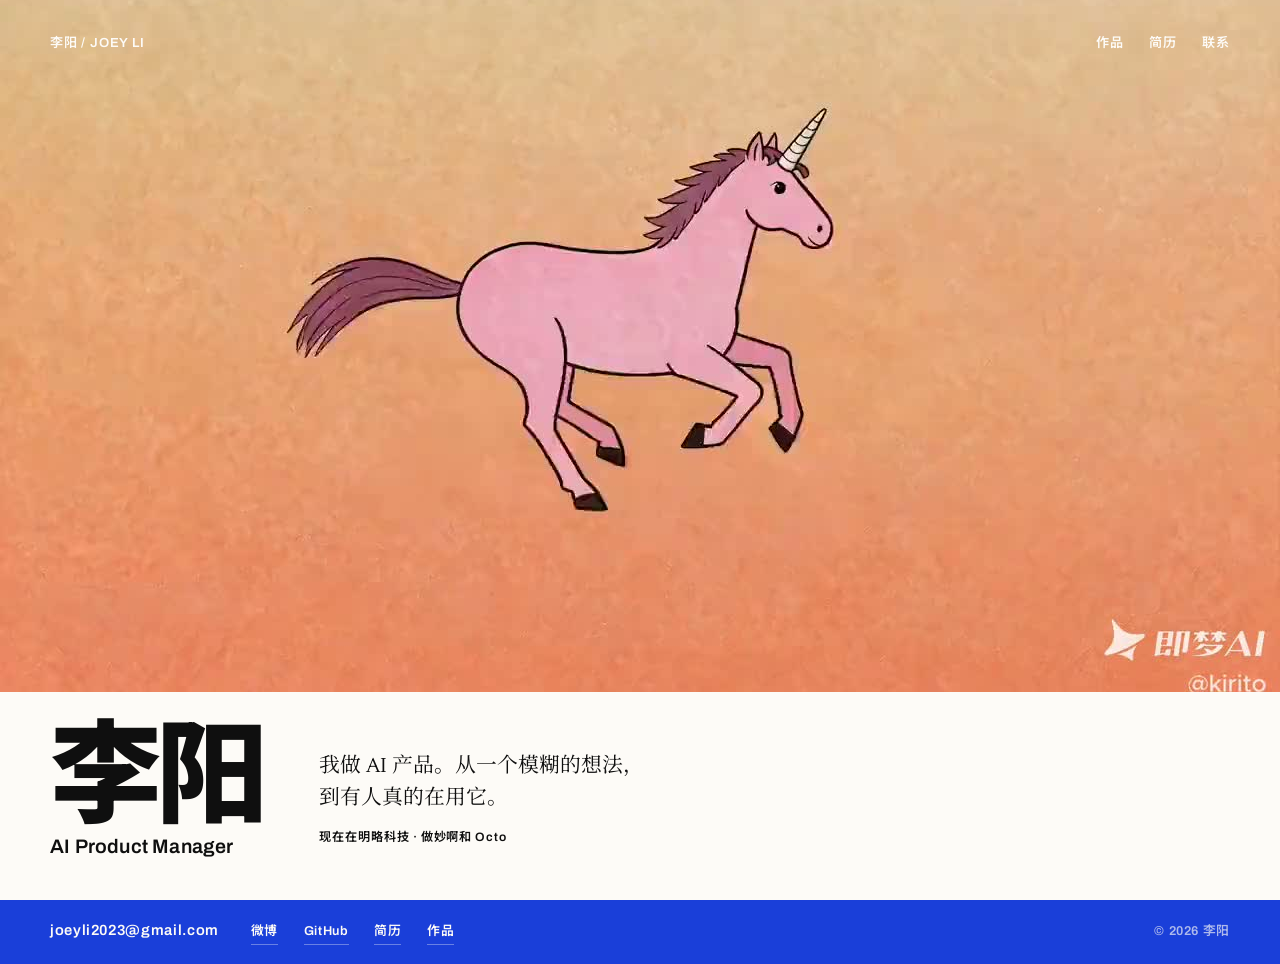
==== index.html @ d19842c3 "Drop about section, slim contact to a single strip, silent autoplay retry - Homepage is now hero + o" ====
<!DOCTYPE html>
<html lang="zh-CN">
<head>
<meta charset="UTF-8" />
<meta name="viewport" content="width=device-width, initial-scale=1" />
<title>李阳 — AI 产品经理</title>
<meta name="description" content="李阳，AI 产品经理。做过的产品、写过的 Skill、以及怎么找到我。" />
<meta property="og:title" content="李阳 — AI 产品经理" />
<meta property="og:description" content="做过的产品、写过的 Skill、以及怎么找到我。" />
<meta property="og:type" content="website" />
<link rel="icon" href="data:image/svg+xml,<svg xmlns='http://www.w3.org/2000/svg' viewBox='0 0 32 32'><rect width='32' height='32' fill='%23FF4D1C'/></svg>" />

<link rel="preconnect" href="https://fonts.googleapis.com" />
<link rel="preconnect" href="https://fonts.gstatic.com" crossorigin />
<link href="https://fonts.googleapis.com/css2?family=Archivo:wght@600;900&family=Newsreader:opsz,wght@6..72,300;6..72,400&family=Noto+Sans+SC:wght@500;900&family=Noto+Serif+SC:wght@300;400&display=swap" rel="stylesheet" />
<link rel="stylesheet" href="assets/site.css" />
</head>
<body>

<header class="hero">
  <div class="stage">
    <video class="hero-video" autoplay muted loop playsinline preload="auto" poster="assets/hero-poster.jpg">
      <source src="assets/hero.mp4" type="video/mp4" />
    </video>

    <div class="wrap topbar">
      <a class="mark" href="./">李阳 / JOEY LI</a>
      <nav>
        <a href="work.html">作品</a>
        <a href="resume.html">简历</a>
        <a href="#contact">联系</a>
      </nav>
    </div>
  </div>

  <div class="hero-band">
    <div class="wrap hero-band-in">
      <h1 class="hero-name">李阳<span class="latin">AI Product Manager</span></h1>
      <p class="hero-say">我做 AI 产品。从一个模糊的想法，到有人真的在用它。
        <span class="quiet">现在在明略科技 · 做妙啊和 Octo</span>
      </p>
    </div>
  </div>
</header>

<footer class="strip" id="contact">
  <div class="wrap strip-in">
    <a class="strip-mail" href="mailto:joeyli2023@gmail.com">joeyli2023@gmail.com</a>
    <nav class="strip-nav">
      <a href="https://weibo.com/u/7821111806" target="_blank" rel="noopener">微博</a>
      <a href="https://github.com/JoeyLi2023" target="_blank" rel="noopener">GitHub</a>
      <a href="resume.html">简历</a>
      <a href="work.html">作品</a>
    </nav>
    <span class="strip-copy">© 2026 李阳</span>
  </div>
</footer>

<script src="assets/site.js"></script>
</body>
</html>
---- assets/site.css ----
/* ==========================================================
   李阳 · 个人网站 —— 唯一样式表
   三个页面共用这一份，任何视觉规范只在这里改一次。
   ========================================================== */

:root{
  /* 色 */
  --paper:#FDFBF7;
  --ink:#0F0F0F;
  --signal:#FF4D1C;
  --electric:#1A3FD9;
  --sand:#E8E4DA;

  /* 字 */
  --sans:'Archivo','Noto Sans SC','Arial Black','Helvetica Neue','PingFang SC',sans-serif;
  --serif:'Newsreader','Noto Serif SC',Georgia,'Songti SC',serif;

  /* 版心：阅读页覆写成 860px */
  --measure:1180px;

  /* 节奏 */
  --gutter:1.5rem;
  --section-pad:clamp(3.5rem,7.5vw,6.5rem);
}

*{margin:0;padding:0;box-sizing:border-box}
html{-webkit-text-size-adjust:100%;scroll-behavior:smooth}
body{
  background:var(--paper);
  color:var(--ink);
  font-family:var(--serif);
  font-size:clamp(1rem,.95rem + .3vw,1.15rem);
  line-height:1.75;
  -webkit-font-smoothing:antialiased;
  overflow-x:hidden;
}
a{color:inherit}
::selection{background:var(--signal);color:var(--paper)}
:focus-visible{outline:3px solid var(--electric);outline-offset:3px}

.wrap{width:min(var(--measure),100% - var(--gutter) * 2);margin-inline:auto}

/* ---------- 顶栏：三个页面同一个 ---------- */
.topbar{
  position:relative;
  z-index:3;
  display:flex;
  align-items:baseline;
  justify-content:space-between;
  gap:var(--gutter);
  padding-top:2rem;
  font-family:var(--sans);
  font-size:.82rem;
  font-weight:600;
  letter-spacing:.06em;
  color:inherit;
}
.topbar .mark{text-decoration:none;white-space:nowrap}
.topbar nav{display:flex;flex-wrap:wrap;gap:.6rem 1.6rem}
.topbar a{
  text-decoration:none;
  padding-bottom:2px;
  border-bottom:1.5px solid transparent;
  transition:border-color .18s;
}
.topbar a:hover,
.topbar [aria-current="page"]{border-bottom-color:currentColor}

/* ==========================================================
   首页 Hero：视频占上半，纸带承接文字
   视频保持满幅且不被压暗；文字落在实色纸带上，永远清晰。
   ========================================================== */
.hero{
  min-height:100vh;
  min-height:100svh;
  display:grid;
  grid-template-rows:1fr auto;
}
.hero .stage{
  position:relative;
  overflow:hidden;
  display:flex;
  flex-direction:column;
  color:var(--paper);
  background:var(--sand);
}
.hero-video{
  position:absolute;
  inset:0;
  width:100%;
  height:100%;
  object-fit:cover;
  object-position:center 34%;
  z-index:0;
}
/* 自动播放被浏览器策略拦住时不显示任何 UI，静默重试 */

.hero-band{
  position:relative;
  z-index:2;
  background:var(--paper);
  padding-block:2.4rem 2.8rem;
}
.hero-band-in{
  display:grid;
  grid-template-columns:auto minmax(0,1fr);
  gap:1.2rem 3.5rem;
  align-items:end;
}
.hero-name{
  font-family:var(--sans);
  font-weight:900;
  font-size:clamp(3.2rem,9vw,7rem);
  line-height:.84;
  letter-spacing:-.05em;
  white-space:nowrap;
}
.hero-name .latin{
  display:block;
  font-size:.175em;
  font-weight:600;
  letter-spacing:.01em;
  margin-top:.75em;
}
.hero-say{
  font-size:clamp(1rem,.9rem + .5vw,1.3rem);
  line-height:1.55;
  max-width:30ch;
  padding-bottom:.5rem;
}
.hero-say .quiet{
  display:block;
  margin-top:.7rem;
  font-family:var(--sans);
  font-size:.76rem;
  font-weight:600;
  letter-spacing:.08em;
  line-height:1.6;
}

/* ==========================================================
   内页头部：作品页与简历页共用（橙色实色块）
   ========================================================== */
.masthead{
  background:var(--signal);
  color:var(--ink);
  padding-bottom:clamp(2.8rem,6vw,4.2rem);
}
.masthead .topbar{margin-bottom:clamp(2.5rem,5vw,3.6rem)}
.masthead h1{
  font-family:var(--sans);
  font-weight:900;
  font-size:clamp(2.8rem,8vw,5.5rem);
  line-height:.9;
  letter-spacing:-.045em;
}
.masthead .role{
  font-family:var(--sans);
  font-size:clamp(.9rem,.82rem + .3vw,1.05rem);
  font-weight:600;
  letter-spacing:.03em;
  margin-top:1.1rem;
}
.masthead .reach{
  margin-top:1.6rem;
  display:flex;
  flex-wrap:wrap;
  gap:.5rem 1.6rem;
  font-family:var(--sans);
  font-size:.85rem;
  font-weight:500;
  letter-spacing:.03em;
}
.masthead .reach a{
  text-decoration:none;
  border-bottom:1.5px solid rgba(15,15,15,.32);
  padding-bottom:1px;
  transition:border-color .18s;
}
.masthead .reach a:hover{border-bottom-color:var(--ink)}

/* ---------- 分节与标签 ---------- */
.section{padding-block:var(--section-pad)}
.eyebrow{
  font-family:var(--sans);
  font-size:.78rem;
  font-weight:600;
  letter-spacing:.1em;
  color:var(--signal);
  margin-bottom:2.2rem;
}
.eyebrow--rule{
  padding-bottom:.8rem;
  margin-bottom:1.8rem;
  border-bottom:1.5px solid var(--ink);
}
.intro{max-width:46ch;margin-bottom:2.6rem;font-size:1.02rem}

/* ---------- 三栏简述（首页关于区 / 简历技能区）---------- */
.pairs{
  display:grid;
  grid-template-columns:repeat(auto-fit,minmax(15rem,1fr));
  gap:2.5rem 3rem;
}
.pairs h3{
  font-family:var(--sans);
  font-size:.82rem;
  font-weight:600;
  letter-spacing:.08em;
  margin-bottom:.7rem;
}
.pairs p{font-size:1rem;line-height:1.7}
.more{margin-top:2.4rem;font-family:var(--sans);font-size:.85rem;font-weight:600;letter-spacing:.05em}
.more a{text-decoration:none;border-bottom:2px solid var(--signal);padding-bottom:3px}
.more a:hover{background:var(--signal)}

/* ---------- 作品条带：高度与字号由内容分量决定 ---------- */
.work{border-top:1.5px solid var(--ink)}
.item{
  display:grid;
  grid-template-columns:5rem minmax(0,.8fr) minmax(0,1.2fr);
  gap:1.6rem;
  align-items:start;
  border-bottom:1.5px solid var(--ink);
  padding-block:var(--pad,2.4rem);
  text-decoration:none;
  transition:background-color .2s,padding-left .2s;
}
.item:hover,.item:focus-visible{background:var(--signal);padding-left:1.4rem}
/* 暂无可跳转的公开地址：不给 hover 反馈，免得看起来能点 */
.item--static{cursor:default}
.item--static:hover{background:none;padding-left:0}
.item-yr{
  font-family:var(--sans);
  font-size:.8rem;
  font-weight:600;
  letter-spacing:.05em;
  padding-top:.55em;
}
.item-name{
  font-family:var(--sans);
  font-weight:900;
  letter-spacing:-.03em;
  line-height:1.02;
  font-size:var(--size,2.3rem);
}
.item-desc{font-size:1rem;line-height:1.66;padding-top:.3em}
.meta{
  display:block;
  margin-top:.85rem;
  font-family:var(--sans);
  font-size:.74rem;
  font-weight:600;
  letter-spacing:.07em;
}
.item--lg{--pad:4.4rem;--size:3.7rem}
.item--sm{--pad:1.5rem;--size:1.55rem}

/* ---------- 简历：一段经历 ---------- */
.block{margin-bottom:clamp(2.8rem,6vw,4.2rem)}
.block:last-child{margin-bottom:0}
.summary{
  font-size:clamp(1.1rem,1rem + .6vw,1.45rem);
  line-height:1.55;
  font-weight:300;
  letter-spacing:-.008em;
}
.job{margin-bottom:2.8rem}
.job:last-child{margin-bottom:0}
.job-head{display:flex;flex-wrap:wrap;align-items:baseline;gap:.5rem 1rem;margin-bottom:.3rem}
.job-co{font-family:var(--sans);font-size:1.45rem;font-weight:900;letter-spacing:-.025em}
.job-role{font-family:var(--sans);font-size:.85rem;font-weight:600;letter-spacing:.03em}
.job-when{
  font-family:var(--sans);font-size:.78rem;font-weight:500;
  letter-spacing:.05em;margin-left:auto;white-space:nowrap;
}
.line{margin-top:1.5rem;padding-left:1.1rem;border-left:2.5px solid var(--sand)}
.line-name{font-family:var(--sans);font-size:1rem;font-weight:600;letter-spacing:-.01em}
.line-what{font-size:.96rem;margin-top:.15rem}
.line-role{font-size:.96rem;margin-top:.5rem}
.line ul{margin-top:.7rem;padding-left:1.1rem}
.line li{font-size:.96rem;margin-bottom:.4rem}
.line li::marker{color:var(--signal)}
.edu{display:flex;flex-wrap:wrap;align-items:baseline;gap:.3rem 1rem;margin-bottom:.7rem}
.edu-school{font-family:var(--sans);font-size:1rem;font-weight:600}
.edu-major{font-size:.96rem}
.edu-when{font-family:var(--sans);font-size:.78rem;font-weight:500;letter-spacing:.05em;margin-left:auto}

/* ==========================================================
   页脚：首页为底部一条细带；内页仍用大联系块
   ========================================================== */
.strip{
  background:var(--electric);
  color:var(--paper);
  font-family:var(--sans);
  font-size:.8rem;
  font-weight:600;
  letter-spacing:.05em;
}
.strip-in{
  display:flex;
  flex-wrap:wrap;
  align-items:baseline;
  gap:.6rem 2rem;
  padding-block:1.15rem;
}
.strip-mail{
  text-decoration:none;
  font-size:.92rem;
  border-bottom:1.5px solid transparent;
  transition:border-color .18s;
}
.strip-mail:hover{border-bottom-color:var(--paper)}
.strip-nav{display:flex;flex-wrap:wrap;gap:.6rem 1.6rem}
.strip-nav a{
  text-decoration:none;
  border-bottom:1.5px solid rgba(253,251,247,.35);
  padding-bottom:1px;
  transition:border-color .18s;
}
.strip-nav a:hover{border-bottom-color:var(--paper)}
.strip-copy{margin-left:auto;opacity:.65}

.contact{
  background:var(--electric);
  color:var(--paper);
  padding-block:clamp(4rem,8vw,6.5rem);
}
.contact .eyebrow{color:var(--paper);opacity:.65}
.contact-mail{
  display:inline-block;
  font-family:var(--sans);
  font-weight:900;
  font-size:clamp(1.9rem,1rem + 4.4vw,4.6rem);
  letter-spacing:-.035em;
  line-height:1.05;
  text-decoration:none;
  border-bottom:.09em solid transparent;
  transition:border-color .2s;
  word-break:break-word;
}
.contact-mail:hover{border-bottom-color:var(--paper)}
.elsewhere{
  margin-top:3.2rem;
  display:flex;
  flex-wrap:wrap;
  gap:.7rem 2.2rem;
  font-family:var(--sans);
  font-size:.85rem;
  font-weight:600;
  letter-spacing:.05em;
}
.elsewhere a{
  text-decoration:none;
  border-bottom:1.5px solid rgba(253,251,247,.35);
  padding-bottom:2px;
  transition:border-color .2s;
}
.elsewhere a:hover{border-bottom-color:var(--paper)}
.colophon{
  margin-top:4rem;
  padding-top:1.6rem;
  border-top:1px solid rgba(253,251,247,.28);
  font-family:var(--sans);
  font-size:.74rem;
  font-weight:600;
  letter-spacing:.05em;
  opacity:.7;
}

/* ---------- 响应式 ---------- */
@media (max-width:820px){
  .hero-band-in{grid-template-columns:1fr;align-items:start}
  .hero-say{padding-bottom:0}
  .item{grid-template-columns:3.5rem minmax(0,1fr);gap:1rem 1.2rem}
  .item-desc{grid-column:2}
  .item--lg{--size:2.4rem}
  .item--sm{--size:1.7rem}
  .item-name{font-size:2rem}
}

/* ---------- 打印（简历 Cmd+P 直接成 PDF）---------- */
@media print{
  .masthead{background:none;padding-block:0 1.5rem;color:var(--ink)}
  .topbar,.contact{display:none}
  .masthead .reach a{border-bottom:none}
  body{font-size:10.5pt;line-height:1.5}
  .job,.block{break-inside:avoid}
}

@media (prefers-reduced-motion:reduce){
  html{scroll-behavior:auto}
  *{animation:none !important;transition:none !important}
}
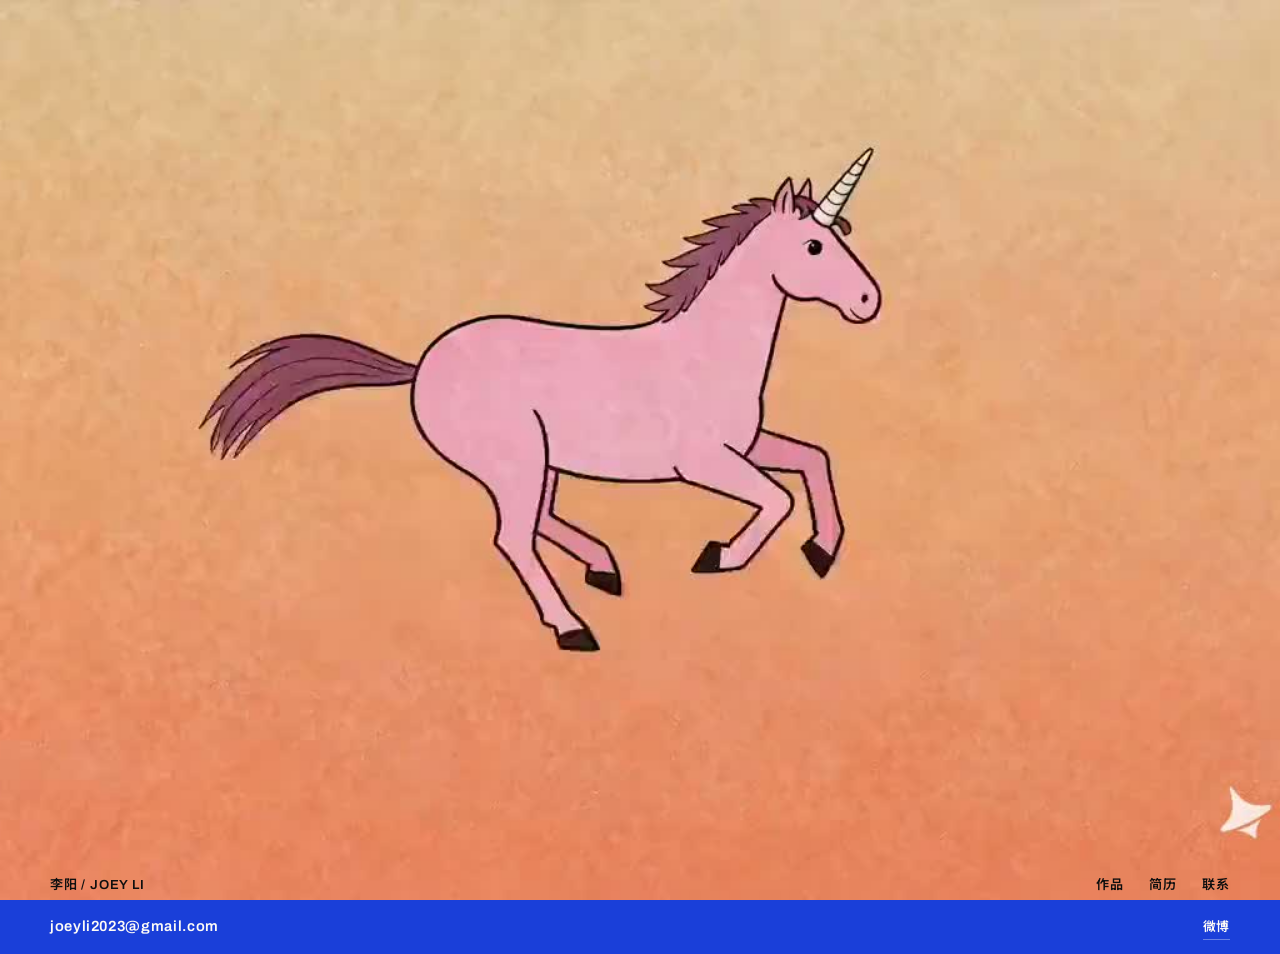
==== commit ca42b3a7: "Strip footer down to email + Weibo on one line Co-Authored-By: Claude Opus 5 (1M context) <noreply@a" ====
--- a/index.html
+++ b/index.html
@@ -15,44 +15,38 @@
 <link href="https://fonts.googleapis.com/css2?family=Archivo:wght@600;900&family=Newsreader:opsz,wght@6..72,300;6..72,400&family=Noto+Sans+SC:wght@500;900&family=Noto+Serif+SC:wght@300;400&display=swap" rel="stylesheet" />
 <link rel="stylesheet" href="assets/site.css" />
 </head>
-<body>
+<body class="home">
 
 <header class="hero">
-  <div class="stage">
+  <div class="film">
     <video class="hero-video" autoplay muted loop playsinline preload="auto" poster="assets/hero-poster.jpg">
       <source src="assets/hero.mp4" type="video/mp4" />
     </video>
-
-    <div class="wrap topbar">
-      <a class="mark" href="./">李阳 / JOEY LI</a>
-      <nav>
-        <a href="work.html">作品</a>
-        <a href="resume.html">简历</a>
-        <a href="#contact">联系</a>
-      </nav>
-    </div>
   </div>
 
-  <div class="hero-band">
-    <div class="wrap hero-band-in">
+  <div class="hero-glass">
+    <div class="wrap hero-glass-in">
       <h1 class="hero-name">李阳<span class="latin">AI Product Manager</span></h1>
       <p class="hero-say">我做 AI 产品。从一个模糊的想法，到有人真的在用它。
         <span class="quiet">现在在明略科技 · 做妙啊和 Octo</span>
       </p>
     </div>
   </div>
+
+  <div class="wrap topbar">
+    <a class="mark" href="./">李阳 / JOEY LI</a>
+    <nav>
+      <a href="work.html">作品</a>
+      <a href="resume.html">简历</a>
+      <a href="#contact">联系</a>
+    </nav>
+  </div>
 </header>
 
 <footer class="strip" id="contact">
   <div class="wrap strip-in">
     <a class="strip-mail" href="mailto:joeyli2023@gmail.com">joeyli2023@gmail.com</a>
-    <nav class="strip-nav">
-      <a href="https://weibo.com/u/7821111806" target="_blank" rel="noopener">微博</a>
-      <a href="https://github.com/JoeyLi2023" target="_blank" rel="noopener">GitHub</a>
-      <a href="resume.html">简历</a>
-      <a href="work.html">作品</a>
-    </nav>
-    <span class="strip-copy">© 2026 李阳</span>
+    <a class="strip-link" href="https://weibo.com/u/7821111806" target="_blank" rel="noopener">微博</a>
   </div>
 </footer>
 
--- a/assets/site.css
+++ b/assets/site.css
@@ -301,8 +301,9 @@
   display:flex;
   flex-wrap:wrap;
   align-items:baseline;
-  gap:.6rem 2rem;
-  padding-block:1.15rem;
+  justify-content:space-between;
+  gap:.5rem 2rem;
+  padding-block:.85rem;
 }
 .strip-mail{
   text-decoration:none;
@@ -311,15 +312,13 @@
   transition:border-color .18s;
 }
 .strip-mail:hover{border-bottom-color:var(--paper)}
-.strip-nav{display:flex;flex-wrap:wrap;gap:.6rem 1.6rem}
-.strip-nav a{
+.strip-link{
   text-decoration:none;
   border-bottom:1.5px solid rgba(253,251,247,.35);
   padding-bottom:1px;
   transition:border-color .18s;
 }
-.strip-nav a:hover{border-bottom-color:var(--paper)}
-.strip-copy{margin-left:auto;opacity:.65}
+.strip-link:hover{border-bottom-color:var(--paper)}
 
 .contact{
   background:var(--electric);
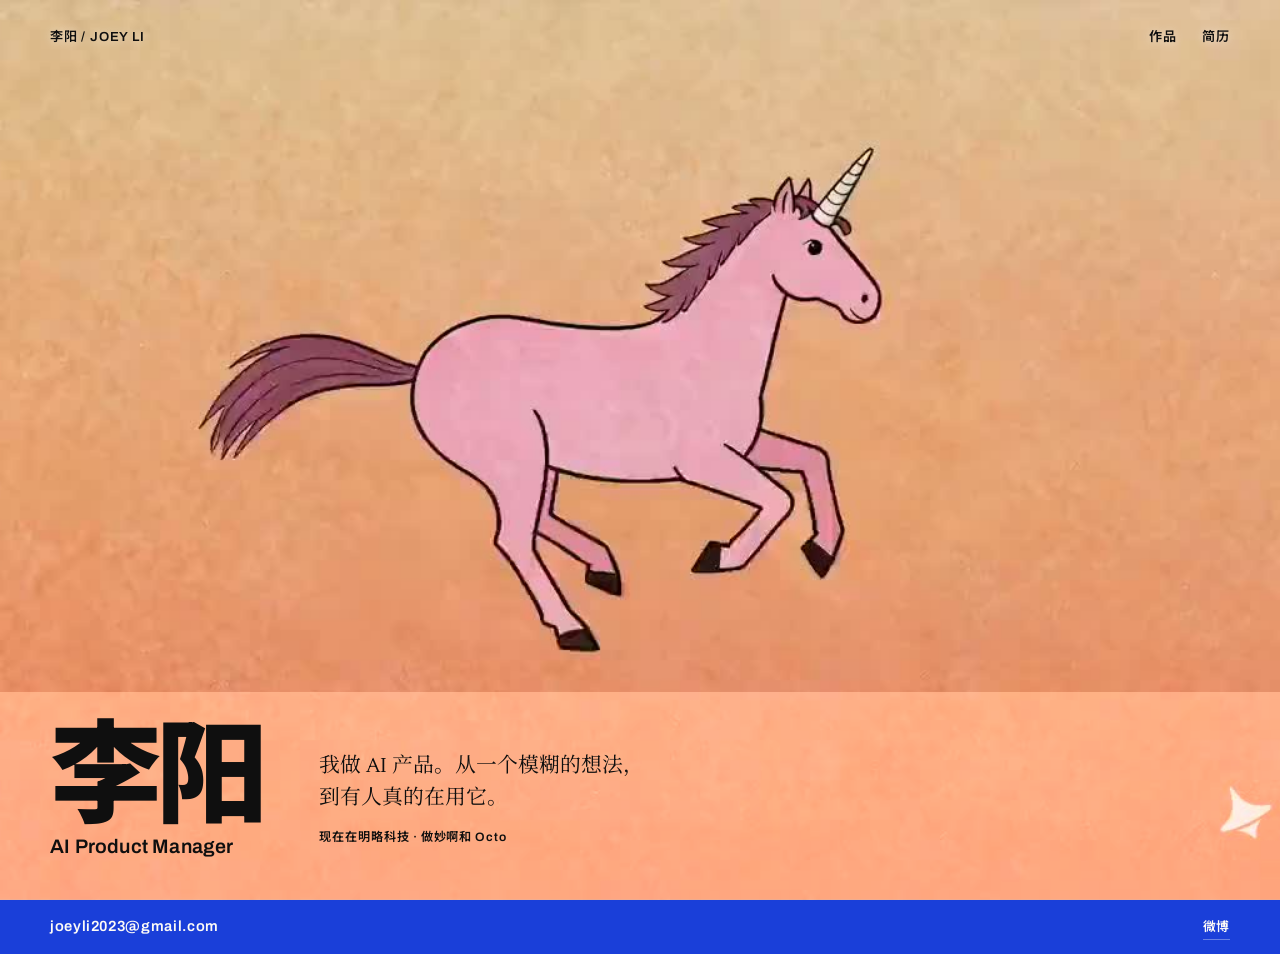
==== commit 30b20e55: "Drop the 联系 link from the top nav on all three pages 页脚已经直接给出邮箱和微博，顶栏再放一个「联系」是重复的。  Co-Authored-By: " ====
--- a/index.html
+++ b/index.html
@@ -38,7 +38,6 @@
     <nav>
       <a href="work.html">作品</a>
       <a href="resume.html">简历</a>
-      <a href="#contact">联系</a>
     </nav>
   </div>
 </header>
--- a/assets/site.css
+++ b/assets/site.css
@@ -67,21 +67,20 @@
 .topbar [aria-current="page"]{border-bottom-color:currentColor}
 
 /* ==========================================================
-   首页 Hero：视频占上半，纸带承接文字
-   视频保持满幅且不被压暗；文字落在实色纸带上，永远清晰。
+   首页 Hero：视频铺满首屏，个人介绍以白色毛玻璃盖在下方
+   - .film 永远正好一屏高，视频满宽铺满，超出部分从底部裁掉
+     （满宽 + 一屏 + 零裁剪三者几何上不可兼得，这里舍零裁剪，
+       且裁掉的正是被毛玻璃压住的那条区域）
+   - .hero-glass 半透明白 + saturate，上缘不加边线，文字规格
+     与改版前那条实色纸带完全一致
    ========================================================== */
-.hero{
-  min-height:100vh;
-  min-height:100svh;
-  display:grid;
-  grid-template-rows:1fr auto;
-}
-.hero .stage{
+.hero{position:relative}
+.film{
   position:relative;
+  width:100%;
+  height:100vh;
+  height:100svh;
   overflow:hidden;
-  display:flex;
-  flex-direction:column;
-  color:var(--paper);
   background:var(--sand);
 }
 .hero-video{
@@ -90,18 +89,37 @@
   width:100%;
   height:100%;
   object-fit:cover;
-  object-position:center 34%;
+  object-position:center top;
+  display:block;
   z-index:0;
 }
 /* 自动播放被浏览器策略拦住时不显示任何 UI，静默重试 */
 
-.hero-band{
-  position:relative;
-  z-index:2;
-  background:var(--paper);
+/* 顶栏浮在画面上；画面偏浅，用墨色字加一层纸色柔光保证可读 */
+.hero .topbar{
+  position:absolute;
+  top:0;left:0;right:0;
+  z-index:6;
+  padding-top:1.6rem;
+  color:var(--ink);
+  text-shadow:0 1px 10px rgba(253,251,247,.65);
+}
+
+.hero-glass{
+  position:absolute;
+  left:0;right:0;bottom:0;
+  z-index:4;
+  color:var(--ink);
+  background:rgba(253,251,247,.35);
+  -webkit-backdrop-filter:saturate(150%);
+  backdrop-filter:saturate(150%);
   padding-block:2.4rem 2.8rem;
 }
-.hero-band-in{
+/* 不支持 backdrop-filter 时把白色加浓一点，保住可读性 */
+@supports not ((backdrop-filter:saturate(150%)) or (-webkit-backdrop-filter:saturate(150%))){
+  .hero-glass{background:rgba(253,251,247,.62)}
+}
+.hero-glass-in{
   display:grid;
   grid-template-columns:auto minmax(0,1fr);
   gap:1.2rem 3.5rem;
@@ -369,7 +387,16 @@
 
 /* ---------- 响应式 ---------- */
 @media (max-width:820px){
-  .hero-band-in{grid-template-columns:1fr;align-items:start}
+  /* 窄屏画面只有一条，遮住就没画面了：视频回到 16:9 完整显示，
+     介绍落到画面下方的实色纸底上，顶栏仍浮在画面顶部 */
+  .film{height:auto;aspect-ratio:16 / 9}
+  .hero-video{object-fit:contain;object-position:center}
+  .hero-glass{
+    position:static;
+    background:var(--paper);
+    -webkit-backdrop-filter:none;backdrop-filter:none;
+  }
+  .hero-glass-in{grid-template-columns:1fr;align-items:start}
   .hero-say{padding-bottom:0}
   .item{grid-template-columns:3.5rem minmax(0,1fr);gap:1rem 1.2rem}
   .item-desc{grid-column:2}
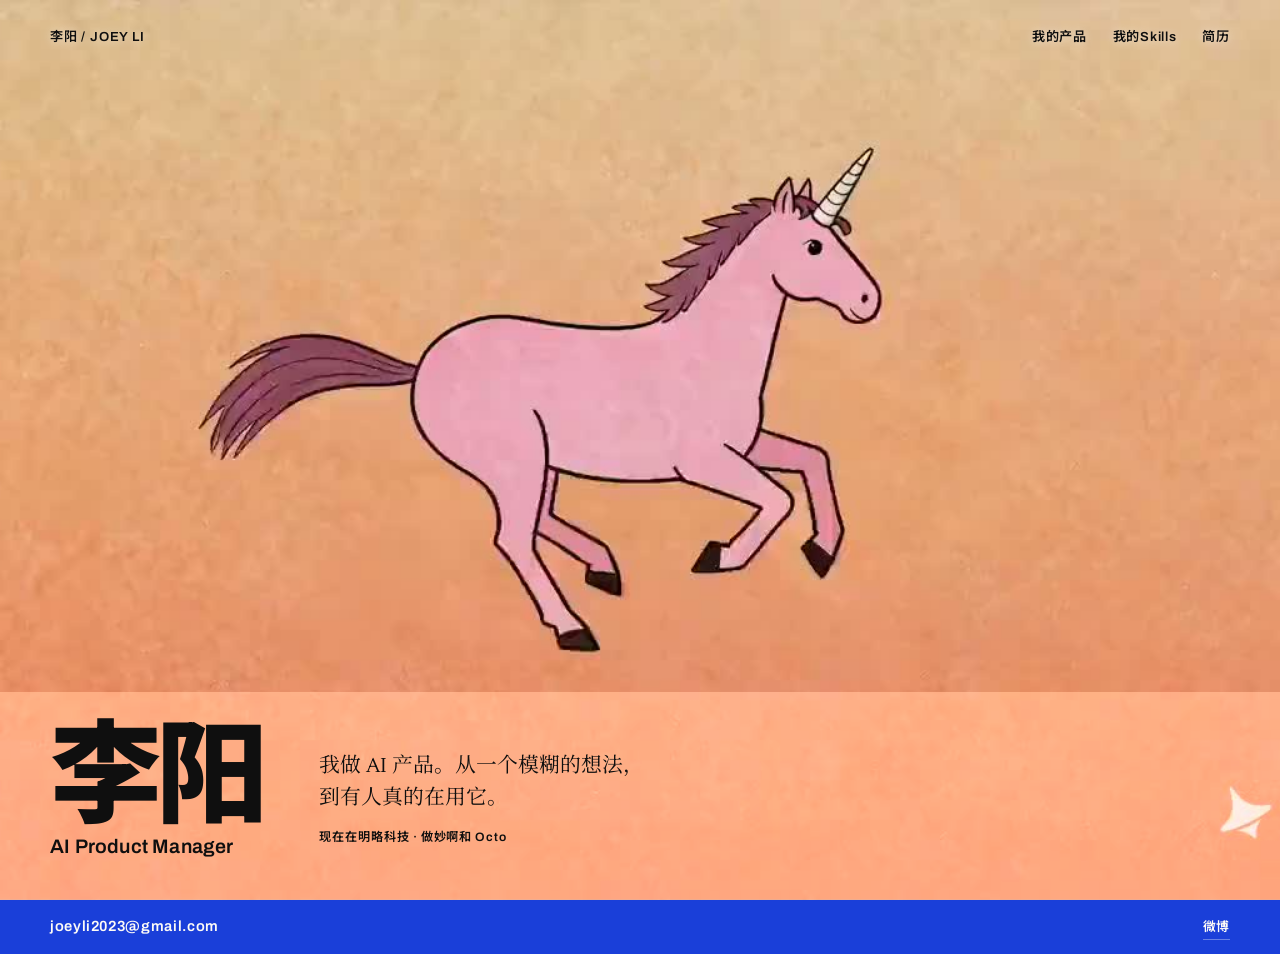
==== commit 06aa83f5: "Split the work page into 我的产品 and 我的Skills The single 作品 list mixed two different kinds of thing: on" ====
--- a/index.html
+++ b/index.html
@@ -8,12 +8,12 @@
 <meta property="og:title" content="李阳 — AI 产品经理" />
 <meta property="og:description" content="做过的产品、写过的 Skill、以及怎么找到我。" />
 <meta property="og:type" content="website" />
-<link rel="icon" href="data:image/svg+xml,<svg xmlns='http://www.w3.org/2000/svg' viewBox='0 0 32 32'><rect width='32' height='32' fill='%23FF4D1C'/></svg>" />
+<link rel="icon" href="data:image/svg+xml,<svg xmlns='http://www.w3.org/2000/svg' viewBox='0 0 32 32'><rect width='32' height='32' fill='%231A3FD9'/></svg>" />
 
 <link rel="preconnect" href="https://fonts.googleapis.com" />
 <link rel="preconnect" href="https://fonts.gstatic.com" crossorigin />
 <link href="https://fonts.googleapis.com/css2?family=Archivo:wght@600;900&family=Newsreader:opsz,wght@6..72,300;6..72,400&family=Noto+Sans+SC:wght@500;900&family=Noto+Serif+SC:wght@300;400&display=swap" rel="stylesheet" />
-<link rel="stylesheet" href="assets/site.css" />
+<link rel="stylesheet" href="assets/site.css?v=3" />
 </head>
 <body class="home">
 
@@ -36,7 +36,8 @@
   <div class="wrap topbar">
     <a class="mark" href="./">李阳 / JOEY LI</a>
     <nav>
-      <a href="work.html">作品</a>
+      <a href="products.html">我的产品</a>
+      <a href="skills.html">我的Skills</a>
       <a href="resume.html">简历</a>
     </nav>
   </div>
--- a/assets/site.css
+++ b/assets/site.css
@@ -7,7 +7,9 @@
   /* 色 */
   --paper:#FDFBF7;
   --ink:#0F0F0F;
-  --signal:#FF4D1C;
+  /* 强调色与页脚色现在是同一个蓝：全站单色系。
+     留两个变量名是为了以后想再拆开时只改这里 */
+  --signal:#1A3FD9;
   --electric:#1A3FD9;
   --sand:#E8E4DA;
 
@@ -157,13 +159,16 @@
 }
 
 /* ==========================================================
-   内页头部：作品页与简历页共用（橙色实色块）
+   内页头部：作品页与简历页共用（蓝色实色块）
+   色块是深蓝，字必须走纸白：墨黑压在 #1A3FD9 上只有 2.55:1
    ========================================================== */
 .masthead{
   background:var(--signal);
-  color:var(--ink);
+  color:var(--paper);
   padding-bottom:clamp(2.8rem,6vw,4.2rem);
 }
+/* 焦点框默认就是这个蓝，落在蓝色块上会看不见，这里换成纸白 */
+.masthead :focus-visible{outline-color:var(--paper)}
 .masthead .topbar{margin-bottom:clamp(2.5rem,5vw,3.6rem)}
 .masthead h1{
   font-family:var(--sans);
@@ -191,11 +196,11 @@
 }
 .masthead .reach a{
   text-decoration:none;
-  border-bottom:1.5px solid rgba(15,15,15,.32);
+  border-bottom:1.5px solid rgba(253,251,247,.4);
   padding-bottom:1px;
   transition:border-color .18s;
 }
-.masthead .reach a:hover{border-bottom-color:var(--ink)}
+.masthead .reach a:hover{border-bottom-color:var(--paper)}
 
 /* ---------- 分节与标签 ---------- */
 .section{padding-block:var(--section-pad)}
@@ -230,9 +235,9 @@
 .pairs p{font-size:1rem;line-height:1.7}
 .more{margin-top:2.4rem;font-family:var(--sans);font-size:.85rem;font-weight:600;letter-spacing:.05em}
 .more a{text-decoration:none;border-bottom:2px solid var(--signal);padding-bottom:3px}
-.more a:hover{background:var(--signal)}
-
-/* ---------- 作品条带：高度与字号由内容分量决定 ---------- */
+.more a:hover{background:var(--signal);color:var(--paper)}
+
+/* ---------- 作品条带 ---------- */
 .work{border-top:1.5px solid var(--ink)}
 .item{
   display:grid;
@@ -244,10 +249,11 @@
   text-decoration:none;
   transition:background-color .2s,padding-left .2s;
 }
-.item:hover,.item:focus-visible{background:var(--signal);padding-left:1.4rem}
+/* hover 时底色变蓝，字要跟着翻成纸白才读得清 */
+.item:hover,.item:focus-visible{background:var(--signal);color:var(--paper);padding-left:1.4rem}
 /* 暂无可跳转的公开地址：不给 hover 反馈，免得看起来能点 */
 .item--static{cursor:default}
-.item--static:hover{background:none;padding-left:0}
+.item--static:hover{background:none;color:var(--ink);padding-left:0}
 .item-yr{
   font-family:var(--sans);
   font-size:.8rem;
@@ -271,8 +277,6 @@
   font-weight:600;
   letter-spacing:.07em;
 }
-.item--lg{--pad:4.4rem;--size:3.7rem}
-.item--sm{--pad:1.5rem;--size:1.55rem}
 
 /* ---------- 简历：一段经历 ---------- */
 .block{margin-bottom:clamp(2.8rem,6vw,4.2rem)}
@@ -337,53 +341,6 @@
   transition:border-color .18s;
 }
 .strip-link:hover{border-bottom-color:var(--paper)}
-
-.contact{
-  background:var(--electric);
-  color:var(--paper);
-  padding-block:clamp(4rem,8vw,6.5rem);
-}
-.contact .eyebrow{color:var(--paper);opacity:.65}
-.contact-mail{
-  display:inline-block;
-  font-family:var(--sans);
-  font-weight:900;
-  font-size:clamp(1.9rem,1rem + 4.4vw,4.6rem);
-  letter-spacing:-.035em;
-  line-height:1.05;
-  text-decoration:none;
-  border-bottom:.09em solid transparent;
-  transition:border-color .2s;
-  word-break:break-word;
-}
-.contact-mail:hover{border-bottom-color:var(--paper)}
-.elsewhere{
-  margin-top:3.2rem;
-  display:flex;
-  flex-wrap:wrap;
-  gap:.7rem 2.2rem;
-  font-family:var(--sans);
-  font-size:.85rem;
-  font-weight:600;
-  letter-spacing:.05em;
-}
-.elsewhere a{
-  text-decoration:none;
-  border-bottom:1.5px solid rgba(253,251,247,.35);
-  padding-bottom:2px;
-  transition:border-color .2s;
-}
-.elsewhere a:hover{border-bottom-color:var(--paper)}
-.colophon{
-  margin-top:4rem;
-  padding-top:1.6rem;
-  border-top:1px solid rgba(253,251,247,.28);
-  font-family:var(--sans);
-  font-size:.74rem;
-  font-weight:600;
-  letter-spacing:.05em;
-  opacity:.7;
-}
 
 /* ---------- 响应式 ---------- */
 @media (max-width:820px){
@@ -400,15 +357,13 @@
   .hero-say{padding-bottom:0}
   .item{grid-template-columns:3.5rem minmax(0,1fr);gap:1rem 1.2rem}
   .item-desc{grid-column:2}
-  .item--lg{--size:2.4rem}
-  .item--sm{--size:1.7rem}
   .item-name{font-size:2rem}
 }
 
 /* ---------- 打印（简历 Cmd+P 直接成 PDF）---------- */
 @media print{
   .masthead{background:none;padding-block:0 1.5rem;color:var(--ink)}
-  .topbar,.contact{display:none}
+  .topbar,.strip{display:none}
   .masthead .reach a{border-bottom:none}
   body{font-size:10.5pt;line-height:1.5}
   .job,.block{break-inside:avoid}
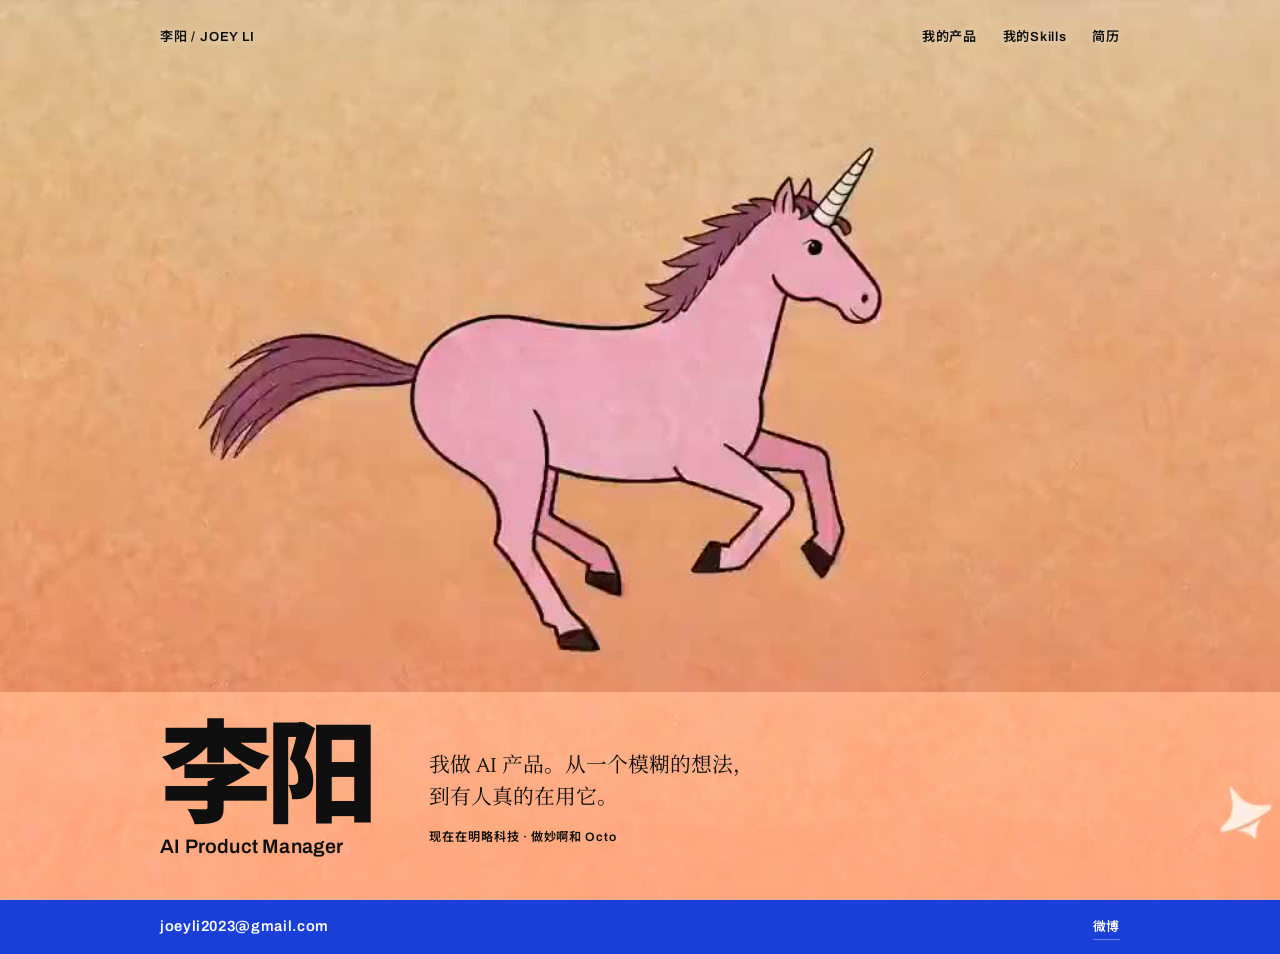
==== commit 7ce6b57e: "List pages: drop redundant intro copy, unify measure to 960px site-wide, add row arrow, update Woya/" ====
--- a/index.html
+++ b/index.html
@@ -13,7 +13,7 @@
 <link rel="preconnect" href="https://fonts.googleapis.com" />
 <link rel="preconnect" href="https://fonts.gstatic.com" crossorigin />
 <link href="https://fonts.googleapis.com/css2?family=Archivo:wght@600;900&family=Newsreader:opsz,wght@6..72,300;6..72,400&family=Noto+Sans+SC:wght@500;900&family=Noto+Serif+SC:wght@300;400&display=swap" rel="stylesheet" />
-<link rel="stylesheet" href="assets/site.css?v=3" />
+<link rel="stylesheet" href="assets/site.css?v=4" />
 </head>
 <body class="home">
 
--- a/assets/site.css
+++ b/assets/site.css
@@ -12,13 +12,15 @@
   --signal:#1A3FD9;
   --electric:#1A3FD9;
   --sand:#E8E4DA;
+  /* 次要/占位文字的灰，全站只有这一个灰阶变量 */
+  --muted:#7A766A;
 
   /* 字 */
   --sans:'Archivo','Noto Sans SC','Arial Black','Helvetica Neue','PingFang SC',sans-serif;
   --serif:'Newsreader','Noto Serif SC',Georgia,'Songti SC',serif;
 
-  /* 版心：阅读页覆写成 860px */
-  --measure:1180px;
+  /* 版心：全站统一 960px（详情页定下的规格，列表/简历/首页共用） */
+  --measure:960px;
 
   /* 节奏 */
   --gutter:1.5rem;
@@ -240,6 +242,7 @@
 /* ---------- 作品条带 ---------- */
 .work{border-top:1.5px solid var(--ink)}
 .item{
+  position:relative;
   display:grid;
   grid-template-columns:5rem minmax(0,.8fr) minmax(0,1.2fr);
   gap:1.6rem;
@@ -254,6 +257,20 @@
 /* 暂无可跳转的公开地址：不给 hover 反馈，免得看起来能点 */
 .item--static{cursor:default}
 .item--static:hover{background:none;color:var(--ink);padding-left:0}
+/* 行尾箭头：静态时唯一可见的“可点”提示，hover 时随整行翻白 */
+.item::after{
+  content:"→";
+  position:absolute;
+  right:0;
+  top:calc(var(--pad,2.4rem) + .15rem);
+  font-family:var(--sans);
+  font-size:1.5rem;
+  font-weight:600;
+  line-height:1;
+  color:var(--muted);
+  transition:color .2s;
+}
+.item:hover::after,.item:focus-visible::after{color:var(--paper)}
 .item-yr{
   font-family:var(--sans);
   font-size:.8rem;
@@ -307,6 +324,221 @@
 .edu-school{font-family:var(--sans);font-size:1rem;font-weight:600}
 .edu-major{font-size:.96rem}
 .edu-when{font-family:var(--sans);font-size:.78rem;font-weight:500;letter-spacing:.05em;margin-left:auto}
+
+/* ==========================================================
+   详情页：作品 / Skill 各一条介绍页，头尾复用 v2 头部 / strip
+   ========================================================== */
+.back-link{
+  display:inline-block;
+  margin-bottom:1.4rem;
+  font-family:var(--sans);
+  font-size:.85rem;
+  font-weight:600;
+  letter-spacing:.05em;
+  text-decoration:none;
+  border-bottom:1.5px solid rgba(253,251,247,.4);
+  padding-bottom:2px;
+  transition:border-color .18s;
+}
+.back-link:hover{border-bottom-color:var(--paper)}
+
+.detail-body h2{
+  font-family:var(--sans);
+  font-weight:900;
+  font-size:1.3rem;
+  letter-spacing:-.02em;
+  margin-top:2.4rem;
+  margin-bottom:.8rem;
+}
+.detail-body h2:first-child{margin-top:0}
+.detail-body p{font-size:1.02rem;line-height:1.75}
+.detail-body ul{padding-left:1.1rem;margin-top:.5rem}
+.detail-body li{font-size:1rem;line-height:1.6;margin-bottom:.55rem}
+.detail-body li::marker{color:var(--signal)}
+
+/* 还没有配图时占几个位置，一格一张图 + 图注，先用虚线框标出来 */
+.detail-gallery{
+  display:grid;
+  grid-template-columns:repeat(auto-fit,minmax(13rem,1fr));
+  gap:1.4rem;
+  margin-top:2.8rem;
+}
+.gallery-slot{margin:0}
+.gallery-slot .ph-box{
+  aspect-ratio:4/3;
+  display:flex;
+  align-items:center;
+  justify-content:center;
+  border:1.5px dashed var(--sand);
+  font-family:var(--sans);
+  font-size:.78rem;
+  letter-spacing:.05em;
+  color:var(--muted);
+}
+.gallery-slot figcaption{
+  margin-top:.6rem;
+  font-family:var(--sans);
+  font-size:.78rem;
+  font-weight:600;
+  letter-spacing:.05em;
+}
+
+/* ==========================================================
+   详情页 v2：产品页式头部——图和按钮在前，色块只留一条细导航
+   整页统一收窄版心（960px），头部/画廊/标签/正文不再宽度跳变
+   ========================================================== */
+.detail-topbar{background:var(--signal);color:var(--paper)}
+.detail-topbar .topbar{padding-block:1rem}
+.detail-topbar :focus-visible{outline-color:var(--paper)}
+
+.detail-head{padding-block:clamp(2rem,4vw,3rem) clamp(1.6rem,3vw,2.2rem)}
+.detail-head .back-link{
+  border-bottom-color:rgba(15,15,15,.3);
+  color:var(--ink);
+}
+.detail-head .back-link:hover{border-bottom-color:var(--ink)}
+
+.detail-head-row{
+  display:flex;
+  flex-wrap:wrap;
+  align-items:flex-start;
+  justify-content:space-between;
+  gap:1.4rem 2rem;
+}
+.detail-head-main{display:flex;gap:1.1rem;align-items:flex-start}
+.detail-logo{
+  flex:none;
+  width:3.4rem;
+  height:3.4rem;
+  display:flex;
+  align-items:center;
+  justify-content:center;
+  background:var(--sand);
+  font-family:var(--sans);
+  font-weight:900;
+  font-size:1.3rem;
+  color:var(--signal);
+}
+.detail-head h1{
+  font-family:var(--sans);
+  font-weight:900;
+  font-size:clamp(1.9rem,3.6vw,2.6rem);
+  letter-spacing:-.025em;
+  line-height:1.05;
+}
+.detail-tagline{margin-top:.35rem;font-size:1rem;line-height:1.5}
+
+.detail-cta-btn{
+  flex:none;
+  display:inline-block;
+  padding:.75rem 1.5rem;
+  background:var(--signal);
+  color:var(--paper);
+  font-family:var(--sans);
+  font-weight:700;
+  font-size:.9rem;
+  letter-spacing:.02em;
+  text-decoration:none;
+  transition:background-color .18s;
+}
+.detail-cta-btn:hover{background:var(--ink)}
+
+/* 悬浮目录：吸在视口左边，默认收成几条短线，点开展开成链接列表 */
+.toc{
+  position:fixed;
+  left:1.4rem;
+  top:50%;
+  transform:translateY(-50%);
+  z-index:5;
+}
+.toc details{display:flex;align-items:stretch;gap:.7rem}
+.toc summary{
+  flex:none;
+  list-style:none;
+  cursor:pointer;
+  width:2.1rem;
+  padding:1rem .5rem;
+  display:flex;
+  flex-direction:column;
+  align-items:center;
+  gap:.34rem;
+  background:var(--paper);
+  border:1.5px solid var(--sand);
+}
+.toc summary::-webkit-details-marker{display:none}
+.toc summary::marker{content:""}
+.toc-tick{width:.9rem;height:2px;background:var(--muted)}
+.toc-panel{
+  flex:none;
+  align-self:flex-start;
+  width:14rem;
+  padding:1.1rem 1.2rem;
+  background:var(--paper);
+  border:1.5px solid var(--sand);
+}
+.toc-title{
+  font-family:var(--sans);
+  font-size:.72rem;
+  font-weight:600;
+  letter-spacing:.1em;
+  color:var(--muted);
+  margin-bottom:.7rem;
+}
+.toc-panel a{
+  display:block;
+  font-family:var(--sans);
+  font-size:.85rem;
+  font-weight:600;
+  letter-spacing:.01em;
+  text-decoration:none;
+  padding-block:.4rem;
+  border-top:1px solid var(--sand);
+}
+.toc-panel a:first-of-type{border-top:none}
+.toc-panel a:hover{color:var(--signal)}
+
+/* 窄屏没地方放悬浮目录：展开后约 290px 宽，视口不够宽会盖住居中的正文，先隐藏 */
+@media (max-width:1600px){
+  .toc{display:none}
+}
+
+.detail-intro{margin-top:1.6rem;font-size:1.05rem;line-height:1.65}
+
+.detail-gallery--wide{grid-template-columns:repeat(auto-fit,minmax(17rem,1fr))}
+.detail-gallery--wide .ph-box{aspect-ratio:16/9}
+
+.detail-tags{
+  display:flex;
+  flex-wrap:wrap;
+  gap:.5rem 1.4rem;
+  margin-top:2rem;
+  padding-bottom:2rem;
+  border-bottom:1.5px solid var(--sand);
+  font-family:var(--sans);
+  font-size:.8rem;
+  font-weight:600;
+  letter-spacing:.04em;
+  color:var(--muted);
+}
+
+.detail-nav{
+  display:flex;
+  flex-wrap:wrap;
+  justify-content:space-between;
+  gap:1rem 2rem;
+  padding-block:2rem;
+  font-family:var(--sans);
+  font-size:.85rem;
+  font-weight:600;
+  letter-spacing:.05em;
+  border-top:1.5px solid var(--sand);
+}
+.detail-nav a{
+  text-decoration:none;
+  border-bottom:2px solid var(--signal);
+  padding-bottom:3px;
+}
+.detail-nav a:hover{background:var(--signal);color:var(--paper)}
 
 /* ==========================================================
    页脚：首页为底部一条细带；内页仍用大联系块
@@ -355,9 +587,11 @@
   }
   .hero-glass-in{grid-template-columns:1fr;align-items:start}
   .hero-say{padding-bottom:0}
-  .item{grid-template-columns:3.5rem minmax(0,1fr);gap:1rem 1.2rem}
+  .item{grid-template-columns:4.3rem minmax(0,1fr);gap:1rem 1.2rem}
   .item-desc{grid-column:2}
   .item-name{font-size:2rem}
+  /* 窄屏上箭头容易和长名字挤在一起，不显示 */
+  .item::after{display:none}
 }
 
 /* ---------- 打印（简历 Cmd+P 直接成 PDF）---------- */
